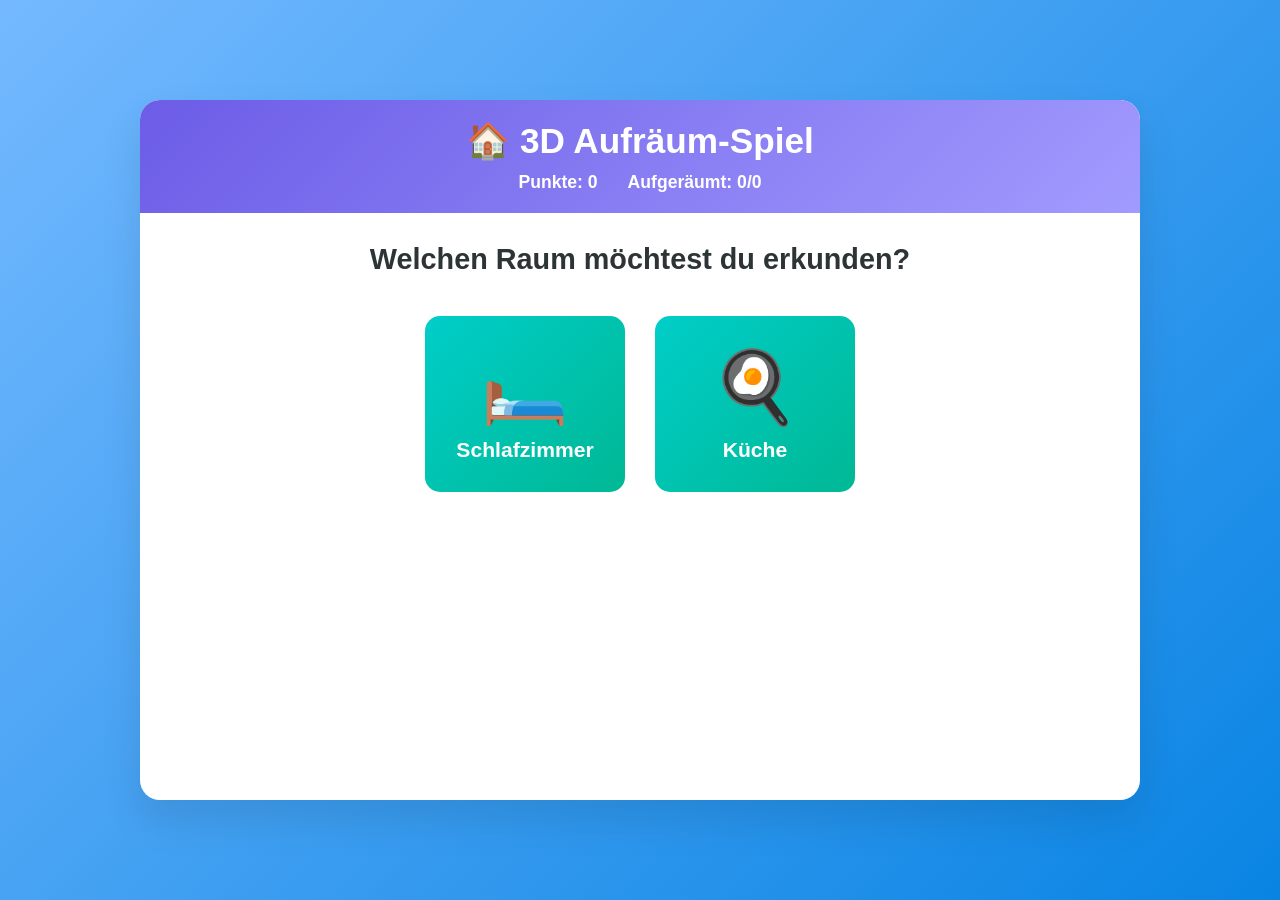
==== index.html @ d9727ff3 "Add 3D Room Cleanup Game with HTML, CSS, and JavaScript - Created index.html for the game structure " ====
<!DOCTYPE html>
<html lang="de">
<head>
    <meta charset="UTF-8">
    <meta name="viewport" content="width=device-width, initial-scale=1.0">
    <title>3D Aufräum-Spiel</title>
    <link rel="stylesheet" href="style.css">
</head>
<body>
    <div class="game-container">
        <header>
            <h1>🏠 3D Aufräum-Spiel</h1>
            <div class="score-board">
                <span>Punkte: <span id="score">0</span></span>
                <span>Aufgeräumt: <span id="cleaned-items">0</span>/<span id="total-items">0</span></span>
            </div>
        </header>

        <main>
            <!-- Raumauswahl -->
            <div id="room-selection" class="screen active">
                <h2>Welchen Raum möchtest du erkunden?</h2>
                <div class="room-buttons">
                    <button class="room-btn" data-room="bedroom">
                        <div class="room-icon">🛏️</div>
                        <div class="room-name">Schlafzimmer</div>
                    </button>
                    <button class="room-btn" data-room="kitchen">
                        <div class="room-icon">🍳</div>
                        <div class="room-name">Küche</div>
                    </button>
                </div>
            </div>

            <!-- Spielbereich -->
            <div id="game-area" class="screen">
                <div class="game-header">
                    <button id="back-btn">← Zurück zur Raumauswahl</button>
                    <h2 id="current-room-title"></h2>
                    <button id="reset-room">Raum zurücksetzen</button>
                </div>

                <!-- 3D Raum mit Drag & Drop -->
                <div class="room-3d">
                    <!-- Wände und Möbel -->
                    <div class="room-walls">
                        <div class="wall back-wall"></div>
                        <div class="wall left-wall"></div>
                        <div class="wall right-wall"></div>
                        <div class="floor"></div>
                    </div>

                    <!-- Möbel und Ablageflächen -->
                    <div class="furniture-container">
                        <!-- Wird je nach Raum dynamisch gefüllt -->
                    </div>

                    <!-- Gegenstände zum Aufräumen -->
                    <div class="items-container">
                        <!-- Wird dynamisch mit Gegenständen gefüllt -->
                    </div>

                <!-- Drop-Zones für korrekte Plätze -->
                    <div class="drop-zones">
                        <!-- Wird dynamisch erstellt -->
                    </div>

                    <!-- Möbel-Labels -->
                    <div class="furniture-labels">
                        <!-- Wird dynamisch erstellt -->
                    </div>
                </div>

                <div class="instructions">
                    <p>🖱️ Ziehe die Gegenstände an ihre richtigen Plätze!</p>
                    <p>💡 Tipp: Schaue auf die Beschriftungen der Möbel!</p>
                </div>                <!-- Drag Feedback -->
                <div id="drag-feedback" class="drag-feedback">
                    <span id="feedback-text"></span>
                </div>
            </div>

            <!-- Erfolgsmeldung -->
            <div id="success-screen" class="screen">
                <div class="success-content">
                    <h2>🎉 Perfekt aufgeräumt!</h2>
                    <p>Du hast alles an seinen richtigen Platz gebracht!</p>
                    <div class="final-score">
                        <p>Deine Punkte: <span id="final-score">0</span></p>
                        <p>Perfekte Platzierungen: <span id="perfect-placements">0</span></p>
                    </div>
                    <div class="success-buttons">
                        <button id="play-again">Nochmal spielen</button>
                        <button id="choose-other-room">Anderen Raum wählen</button>
                    </div>
                </div>
            </div>
        </main>
    </div>

            <!-- Erfolgsmeldung -->
            <div id="success-screen" class="screen">
                <div class="success-content">
                    <h2>🎉 Perfekt aufgeräumt!</h2>
                    <p>Du hast alles an seinen richtigen Platz gebracht!</p>
                    <div class="final-score">
                        <p>Deine Punkte: <span id="final-score">0</span></p>
                        <p>Perfekte Platzierungen: <span id="perfect-placements">0</span></p>
                    </div>
                    <div class="success-buttons">
                        <button id="play-again">Nochmal spielen</button>
                        <button id="choose-other-room">Anderen Raum wählen</button>
                    </div>
                </div>
            </div>
        </main>
    </div>

    <script src="fixed-script.js"></script>
</body>
</html>
---- style.css ----
* {
    margin: 0;
    padding: 0;
    box-sizing: border-box;
}

body {
    font-family: 'Segoe UI', Tahoma, Geneva, Verdana, sans-serif;
    background: linear-gradient(135deg, #74b9ff, #0984e3);
    min-height: 100vh;
    display: flex;
    align-items: center;
    justify-content: center;
    overflow-x: hidden;
}

.game-container {
    width: 100%;
    max-width: 1000px;
    background: white;
    border-radius: 20px;
    box-shadow: 0 20px 40px rgba(0,0,0,0.1);
    overflow: hidden;
    min-height: 700px;
}

header {
    background: linear-gradient(135deg, #6c5ce7, #a29bfe);
    color: white;
    padding: 20px;
    text-align: center;
}

header h1 {
    font-size: 2.2em;
    margin-bottom: 10px;
}

.score-board {
    display: flex;
    justify-content: center;
    gap: 30px;
    font-size: 1.1em;
    font-weight: bold;
}

.screen {
    display: none;
    padding: 30px;
}

.screen.active {
    display: block;
}

/* Raumauswahl */
#room-selection h2 {
    text-align: center;
    color: #2d3436;
    margin-bottom: 40px;
    font-size: 1.8em;
}

.room-buttons {
    display: flex;
    gap: 30px;
    justify-content: center;
    flex-wrap: wrap;
}

.room-btn {
    background: linear-gradient(135deg, #00cec9, #00b894);
    border: none;
    border-radius: 15px;
    padding: 30px;
    cursor: pointer;
    transition: transform 0.3s, box-shadow 0.3s;
    color: white;
    font-size: 1.1em;
    min-width: 200px;
}

.room-btn:hover {
    transform: translateY(-5px);
    box-shadow: 0 15px 30px rgba(0,0,0,0.2);
}

.room-icon {
    font-size: 4em;
    margin-bottom: 10px;
}

.room-name {
    font-weight: bold;
    font-size: 1.2em;
}

/* Spielbereich */
.game-header {
    display: flex;
    justify-content: space-between;
    align-items: center;
    margin-bottom: 30px;
    flex-wrap: wrap;
    gap: 15px;
}

#back-btn, #reset-room {
    background: #636e72;
    color: white;
    border: none;
    border-radius: 8px;
    padding: 10px 20px;
    cursor: pointer;
    transition: background 0.3s;
}

#back-btn:hover, #reset-room:hover {
    background: #2d3436;
}

#current-room-title {
    color: #2d3436;
    font-size: 1.5em;
}

/* 3D Raum Container */
.room-3d {
    position: relative;
    width: 100%;
    height: 500px;
    perspective: 1200px;
    background: linear-gradient(180deg, #87CEEB 0%, #98D8E8 30%, #D2B48C 30%, #DEB887 100%);
    overflow: hidden;
    border-radius: 15px;
    margin: 20px 0;
}

/* Raum-Wände */
.room-walls {
    position: absolute;
    width: 100%;
    height: 100%;
    transform-style: preserve-3d;
}

.wall {
    position: absolute;
    border: 2px solid #8B4513;
}

.back-wall {
    width: 80%;
    height: 60%;
    background: linear-gradient(45deg, #F5DEB3, #DEB887);
    left: 10%;
    top: 10%;
    transform: translateZ(-200px);
    box-shadow: inset 0 0 50px rgba(0,0,0,0.1);
}

.left-wall {
    width: 200px;
    height: 60%;
    background: linear-gradient(45deg, #E6D3A3, #D4C196);
    left: 10%;
    top: 10%;
    transform-origin: right center;
    transform: rotateY(-80deg);
}

.right-wall {
    width: 200px;
    height: 60%;
    background: linear-gradient(45deg, #E6D3A3, #D4C196);
    right: 10%;
    top: 10%;
    transform-origin: left center;
    transform: rotateY(80deg);
}

.floor {
    width: 80%;
    height: 200px;
    background: repeating-linear-gradient(
        90deg,
        #8B4513 0px,
        #8B4513 2px,
        #A0522D 2px,
        #A0522D 20px
    );
    left: 10%;
    bottom: 0;
    transform-origin: top center;
    transform: rotateX(80deg);
    opacity: 0.8;
}

/* Möbel und Einrichtung */
.furniture-container {
    position: absolute;
    width: 100%;
    height: 100%;
    pointer-events: none;
}

.furniture {
    position: absolute;
    background: #8B4513;
    border-radius: 5px;
    box-shadow: 2px 2px 10px rgba(0,0,0,0.3);
}

/* Gegenstände */
.items-container {
    position: absolute;
    width: 100%;
    height: 100%;
    z-index: 10;
}

.draggable-item {
    position: absolute;
    cursor: grab;
    padding: 8px 12px;
    border-radius: 12px;
    background: rgba(255,255,255,0.95);
    border: 3px solid #3498db;
    user-select: none;
    transition: transform 0.2s, box-shadow 0.2s;
    z-index: 100;
    display: flex;
    flex-direction: column;
    align-items: center;
    text-align: center;
    box-shadow: 0 4px 12px rgba(0,0,0,0.2);
    min-width: 80px;
}

.draggable-item .item-emoji {
    font-size: 2.5em;
    line-height: 1;
    margin-bottom: 2px;
}

.draggable-item .item-label {
    font-size: 0.8em;
    font-weight: bold;
    color: #2c3e50;
    background: rgba(52, 152, 219, 0.1);
    padding: 2px 6px;
    border-radius: 8px;
    white-space: nowrap;
}

.draggable-item:hover {
    transform: scale(1.1);
    box-shadow: 0 5px 15px rgba(0,0,0,0.3);
}

.draggable-item.dragging {
    cursor: grabbing;
    transform: scale(1.2) rotate(5deg);
    z-index: 1000;
    box-shadow: 0 10px 25px rgba(0,0,0,0.4);
}

.draggable-item.placed {
    opacity: 0.7;
    cursor: default;
    border-color: #00b894;
    background: rgba(0,184,148,0.2);
}

/* Drop Zones */
.drop-zones {
    position: absolute;
    width: 100%;
    height: 100%;
    z-index: 5;
}

.drop-zone {
    position: absolute;
    border: 3px dashed rgba(52, 152, 219, 0.4);
    border-radius: 12px;
    transition: all 0.3s;
    background: rgba(116, 185, 255, 0.15);
}

/* Möbel-Labels */
.furniture-labels {
    position: absolute;
    width: 100%;
    height: 100%;
    z-index: 15;
    pointer-events: none;
}

.furniture-label {
    position: absolute;
    background: rgba(44, 62, 80, 0.9);
    color: white;
    padding: 6px 12px;
    border-radius: 8px;
    font-size: 0.9em;
    font-weight: bold;
    text-align: center;
    box-shadow: 0 2px 8px rgba(0,0,0,0.3);
    border: 2px solid #ecf0f1;
}

.furniture-label.wardrobe-label {
    background: rgba(139, 69, 19, 0.9);
}

.furniture-label.desk-label {
    background: rgba(210, 105, 30, 0.9);
}

.furniture-label.bed-label {
    background: rgba(65, 105, 225, 0.9);
}

.furniture-label.cabinet-label {
    background: rgba(105, 105, 105, 0.9);
}

.furniture-label.stove-label {
    background: rgba(47, 79, 79, 0.9);
}

.furniture-label.sink-label {
    background: rgba(192, 192, 192, 0.9);
    color: #2c3e50;
}

.drop-zone.highlight {
    border-color: #00b894;
    background: rgba(0,184,148,0.2);
    transform: scale(1.05);
}

.drop-zone.correct-drop {
    border-color: #00b894;
    background: rgba(0,184,148,0.3);
    animation: successPulse 0.6s ease-out;
}

.drop-zone.wrong-drop {
    border-color: #d63031;
    background: rgba(214,48,49,0.2);
    animation: errorShake 0.6s ease-out;
}

@keyframes successPulse {
    0%, 100% { transform: scale(1); }
    50% { transform: scale(1.1); }
}

@keyframes errorShake {
    0%, 100% { transform: translateX(0); }
    25% { transform: translateX(-5px); }
    75% { transform: translateX(5px); }
}

.instructions {
    text-align: center;
    margin-top: 20px;
    color: #636e72;
    font-size: 1.1em;
}

/* Drag Feedback */
.drag-feedback {
    position: absolute;
    top: 10px;
    left: 50%;
    transform: translateX(-50%);
    background: rgba(0,0,0,0.8);
    color: white;
    padding: 10px 20px;
    border-radius: 20px;
    font-size: 1.1em;
    opacity: 0;
    transition: opacity 0.3s;
    z-index: 1001;
    pointer-events: none;
}

.drag-feedback.show {
    opacity: 1;
}

.drag-feedback.success {
    background: rgba(0,184,148,0.9);
}

.drag-feedback.error {
    background: rgba(214,48,49,0.9);
}

/* Spezielle Möbel-Styles für verschiedene Räume */
.bedroom-furniture .wardrobe {
    width: 120px;
    height: 180px;
    right: 15%;
    bottom: 20%;
    background: linear-gradient(45deg, #8B4513, #A0522D);
}

.bedroom-furniture .bed {
    width: 200px;
    height: 100px;
    left: 15%;
    bottom: 25%;
    background: linear-gradient(45deg, #4169E1, #6495ED);
}

.bedroom-furniture .desk {
    width: 150px;
    height: 80px;
    left: 45%;
    bottom: 15%;
    background: linear-gradient(45deg, #D2691E, #CD853F);
}

.kitchen-furniture .cabinet {
    width: 100px;
    height: 120px;
    right: 20%;
    bottom: 30%;
    background: linear-gradient(45deg, #696969, #778899);
}

.kitchen-furniture .stove {
    width: 80px;
    height: 60px;
    left: 20%;
    bottom: 35%;
    background: linear-gradient(45deg, #2F4F4F, #708090);
}

.kitchen-furniture .sink {
    width: 100px;
    height: 80px;
    left: 35%;
    bottom: 30%;
    background: linear-gradient(45deg, #C0C0C0, #D3D3D3);
}

/* Erfolgsmeldung */
.success-content {
    text-align: center;
}

.success-content h2 {
    color: #00b894;
    font-size: 2.5em;
    margin-bottom: 20px;
}

.success-content p {
    font-size: 1.3em;
    color: #2d3436;
    margin-bottom: 20px;
}

.final-score {
    background: linear-gradient(135deg, #fdcb6e, #e17055);
    color: white;
    padding: 20px;
    border-radius: 15px;
    margin: 20px 0;
    font-size: 1.4em;
    font-weight: bold;
}

.success-buttons {
    display: flex;
    gap: 20px;
    justify-content: center;
    flex-wrap: wrap;
    margin-top: 30px;
}

.success-buttons button {
    background: linear-gradient(135deg, #6c5ce7, #a29bfe);
    color: white;
    border: none;
    border-radius: 10px;
    padding: 15px 25px;
    cursor: pointer;
    font-size: 1.1em;
    transition: transform 0.3s;
}

.success-buttons button:hover {
    transform: translateY(-2px);
}

/* Responsive Design */
@media (max-width: 600px) {
    .game-container {
        margin: 10px;
        border-radius: 15px;
    }

    .room-buttons {
        flex-direction: column;
        align-items: center;
    }

    .room-btn {
        min-width: 250px;
    }

    .game-header {
        flex-direction: column;
        text-align: center;
    }

    #room-display {
        grid-template-columns: repeat(auto-fill, minmax(60px, 1fr));
        gap: 15px;
    }

    .item {
        font-size: 2.5em;
    }

    .success-buttons {
        flex-direction: column;
        align-items: center;
    }
}
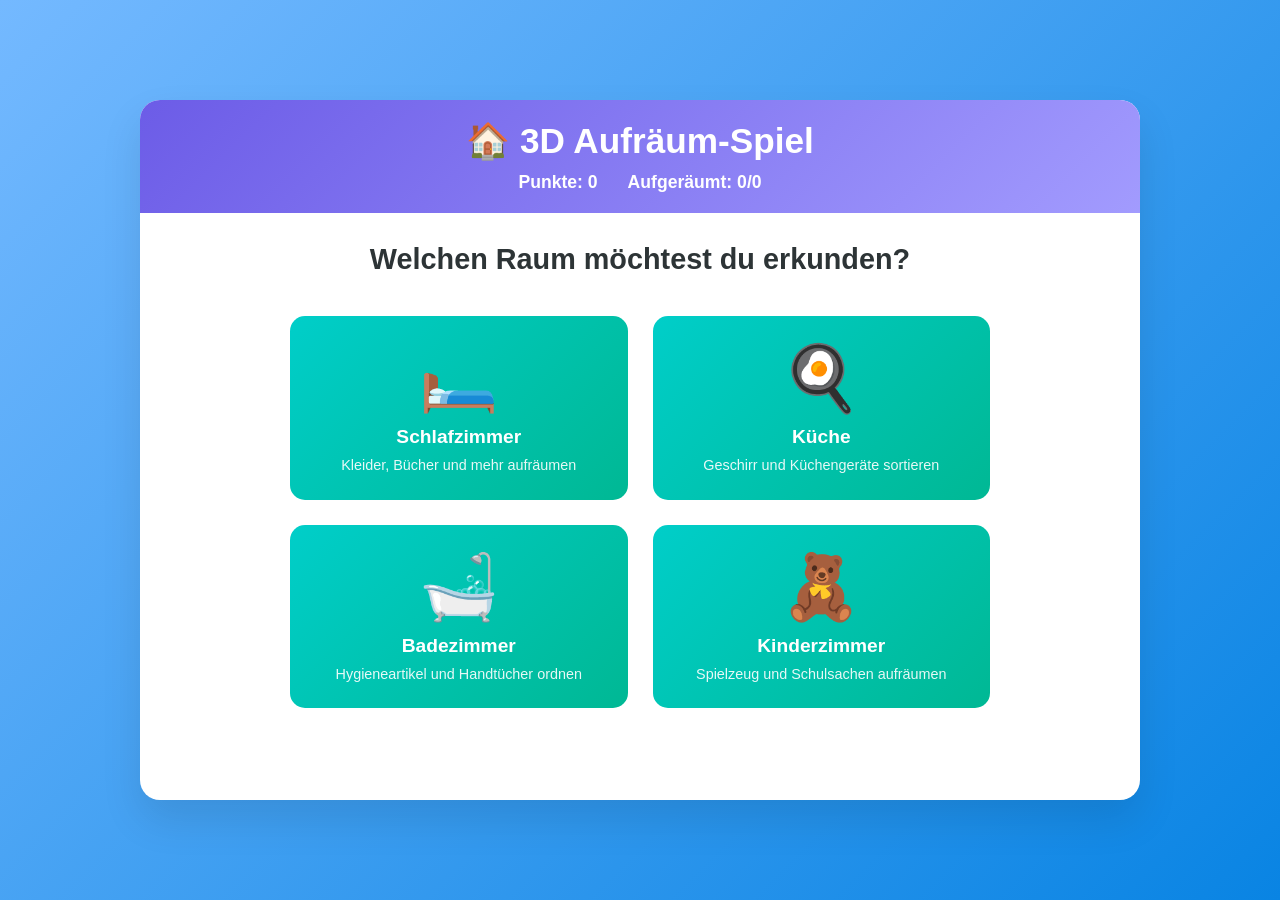
==== commit 6d2c37a0: "Add bathroom and kids room to game with updated room selection UI" ====
--- a/index.html
+++ b/index.html
@@ -20,16 +20,31 @@
             <!-- Raumauswahl -->
             <div id="room-selection" class="screen active">
                 <h2>Welchen Raum möchtest du erkunden?</h2>
-                <div class="room-buttons">
-                    <button class="room-btn" data-room="bedroom">
-                        <div class="room-icon">🛏️</div>
-                        <div class="room-name">Schlafzimmer</div>
-                    </button>
-                    <button class="room-btn" data-room="kitchen">
-                        <div class="room-icon">🍳</div>
-                        <div class="room-name">Küche</div>
-                    </button>
-                </div>
+                        <div class="room-selection-grid">
+            <button class="room-btn" data-room="bedroom">
+                <div class="room-icon">🛏️</div>
+                <div class="room-name">Schlafzimmer</div>
+                <div class="room-description">Kleider, Bücher und mehr aufräumen</div>
+            </button>
+
+            <button class="room-btn" data-room="kitchen">
+                <div class="room-icon">🍳</div>
+                <div class="room-name">Küche</div>
+                <div class="room-description">Geschirr und Küchengeräte sortieren</div>
+            </button>
+
+            <button class="room-btn" data-room="bathroom">
+                <div class="room-icon">🛁</div>
+                <div class="room-name">Badezimmer</div>
+                <div class="room-description">Hygieneartikel und Handtücher ordnen</div>
+            </button>
+
+            <button class="room-btn" data-room="kids_room">
+                <div class="room-icon">🧸</div>
+                <div class="room-name">Kinderzimmer</div>
+                <div class="room-description">Spielzeug und Schulsachen aufräumen</div>
+            </button>
+        </div>
             </div>
 
             <!-- Spielbereich -->
--- a/style.css
+++ b/style.css
@@ -68,16 +68,39 @@
     flex-wrap: wrap;
 }
 
+.room-selection-grid {
+    display: grid;
+    grid-template-columns: 1fr 1fr;
+    gap: 25px;
+    max-width: 700px;
+    margin: 0 auto;
+}
+
+@media (max-width: 768px) {
+    .room-selection-grid {
+        grid-template-columns: 1fr;
+        max-width: 400px;
+    }
+}
+
 .room-btn {
     background: linear-gradient(135deg, #00cec9, #00b894);
     border: none;
     border-radius: 15px;
-    padding: 30px;
+    padding: 25px;
     cursor: pointer;
     transition: transform 0.3s, box-shadow 0.3s;
     color: white;
-    font-size: 1.1em;
-    min-width: 200px;
+    font-size: 1em;
+    min-width: 280px;
+    text-align: center;
+}
+
+.room-description {
+    font-size: 0.9em;
+    opacity: 0.9;
+    margin-top: 8px;
+    line-height: 1.3;
 }
 
 .room-btn:hover {
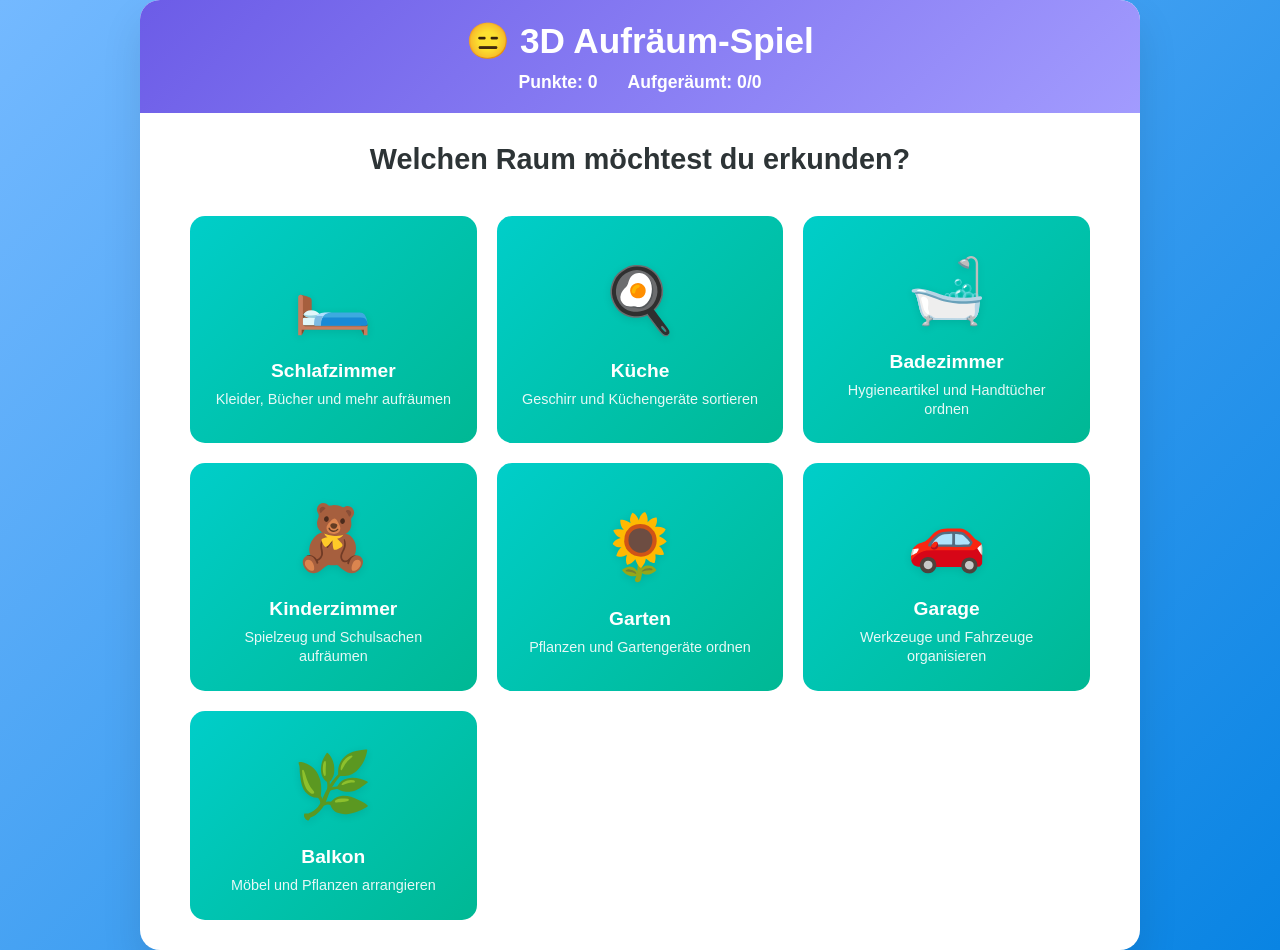
==== commit 2c487985: "Enhance Aufräum-Spiel with new rooms and improved item representation - Added new rooms: Garden, Gar" ====
--- a/index.html
+++ b/index.html
@@ -3,13 +3,20 @@
 <head>
     <meta charset="UTF-8">
     <meta name="viewport" content="width=device-width, initial-scale=1.0">
-    <title>3D Aufräum-Spiel</title>
+    <title>Aufräum-Spiel</title>
     <link rel="stylesheet" href="style.css">
+    <!-- Web Font für bessere Symbol-Unterstützung -->
+    <link href="https://fonts.googleapis.com/css2?family=Noto+Color+Emoji&family=Segoe+UI+Symbol&display=swap" rel="stylesheet">
+    <style>
+        .emoji-font {
+            font-family: 'Noto Color Emoji', 'Segoe UI Symbol', 'Apple Color Emoji', 'Segoe UI Emoji', sans-serif;
+        }
+    </style>
 </head>
 <body>
     <div class="game-container">
         <header>
-            <h1>🏠 3D Aufräum-Spiel</h1>
+            <h1>😑 3D Aufräum-Spiel</h1>
             <div class="score-board">
                 <span>Punkte: <span id="score">0</span></span>
                 <span>Aufgeräumt: <span id="cleaned-items">0</span>/<span id="total-items">0</span></span>
@@ -44,6 +51,24 @@
                 <div class="room-name">Kinderzimmer</div>
                 <div class="room-description">Spielzeug und Schulsachen aufräumen</div>
             </button>
+
+            <button class="room-btn" data-room="garden">
+                <div class="room-icon">🌻</div>
+                <div class="room-name">Garten</div>
+                <div class="room-description">Pflanzen und Gartengeräte ordnen</div>
+            </button>
+
+            <button class="room-btn" data-room="garage">
+                <div class="room-icon">🚗</div>
+                <div class="room-name">Garage</div>
+                <div class="room-description">Werkzeuge und Fahrzeuge organisieren</div>
+            </button>
+
+            <button class="room-btn" data-room="balcony">
+                <div class="room-icon">🌿</div>
+                <div class="room-name">Balkon</div>
+                <div class="room-description">Möbel und Pflanzen arrangieren</div>
+            </button>
         </div>
             </div>
 
@@ -57,6 +82,11 @@
 
                 <!-- 3D Raum mit Drag & Drop -->
                 <div class="room-3d">
+                    <!-- Dekorative Elemente -->
+                    <div class="window">
+                        <div class="window-vase"></div>
+                    </div>
+
                     <!-- Wände und Möbel -->
                     <div class="room-walls">
                         <div class="wall back-wall"></div>
--- a/style.css
+++ b/style.css
@@ -70,10 +70,17 @@
 
 .room-selection-grid {
     display: grid;
-    grid-template-columns: 1fr 1fr;
-    gap: 25px;
-    max-width: 700px;
+    grid-template-columns: repeat(3, 1fr);
+    gap: 20px;
+    max-width: 900px;
     margin: 0 auto;
+}
+
+@media (max-width: 1024px) {
+    .room-selection-grid {
+        grid-template-columns: repeat(2, 1fr);
+        max-width: 600px;
+    }
 }
 
 @media (max-width: 768px) {
@@ -111,7 +118,15 @@
 .room-icon {
     font-size: 4em;
     margin-bottom: 10px;
-}
+    height: 100px;
+    display: flex;
+    align-items: center;
+    justify-content: center;
+    font-family: 'Segoe UI Emoji', 'Noto Color Emoji', 'Apple Color Emoji', 'Segoe UI Symbol', sans-serif;
+    text-shadow: 0 2px 8px rgba(0,0,0,0.1);
+}
+
+/* Echte Emojis brauchen keine CSS-Icons mehr! */
 
 .room-name {
     font-weight: bold;
@@ -157,6 +172,262 @@
     overflow: hidden;
     border-radius: 15px;
     margin: 20px 0;
+}
+
+/* Thematische Hintergründe für verschiedene Räume */
+
+/* Schlafzimmer - warme, gemütliche Farben */
+.room-3d.bedroom {
+    background: linear-gradient(180deg, #F5F5DC 0%, #FFF8DC 40%, #8B7355 40%, #A0826D 100%);
+}
+
+/* Küche - saubere, helle Farben */
+.room-3d.kitchen {
+    background: linear-gradient(180deg, #F0F8FF 0%, #E6F3FF 35%, #FFFACD 35%, #FFF8DC 100%);
+}
+
+/* Badezimmer - frische, blaue Farben */
+.room-3d.bathroom {
+    background: linear-gradient(180deg, #E0F6FF 0%, #B0E0E6 40%, #F0F8FF 40%, #E6F3FF 100%);
+}
+
+/* Kinderzimmer - bunte, fröhliche Farben */
+.room-3d.kids_room {
+    background: linear-gradient(180deg, #FFE4E1 0%, #FFB6C1 35%, #FFEFD5 35%, #FFEBCD 100%);
+}
+
+/* Garten - natürliche, grüne Farben */
+.room-3d.garden {
+    background: linear-gradient(180deg, #87CEEB 0%, #98D8E8 25%, #90EE90 25%, #228B22 100%);
+}
+
+/* Garage - industrielle, graue Farben */
+.room-3d.garage {
+    background: linear-gradient(180deg, #696969 0%, #778899 35%, #C0C0C0 35%, #A9A9A9 100%);
+}
+
+/* Balkon - luftige, helle Farben */
+.room-3d.balcony {
+    background: linear-gradient(180deg, #87CEEB 0%, #B0E0E6 30%, #F5F5DC 30%, #FFFACD 100%);
+}
+
+/* Dekorative Hintergrund-Elemente für jedes Zimmer */
+
+/* Fenster für Innenräume */
+.room-decoration {
+    position: absolute;
+    pointer-events: none;
+    z-index: 1;
+}
+
+/* Fenster - nur für Innenräume */
+.window {
+    position: absolute;
+    width: 80px;
+    height: 100px;
+    background: linear-gradient(135deg, #E6F3FF 0%, #B0E0E6 100%);
+    border: 4px solid #8B4513;
+    border-radius: 8px;
+    top: 50px;
+    right: 30px;
+    display: none; /* Standardmäßig versteckt */
+}
+
+/* Fenster nur in Innenräumen anzeigen */
+.room-3d.bedroom .window,
+.room-3d.kitchen .window,
+.room-3d.bathroom .window,
+.room-3d.kids_room .window {
+    display: block;
+}
+
+/* Fensterkreuz */
+.window::before {
+    content: '';
+    position: absolute;
+    width: 2px;
+    height: 100%;
+    background: #8B4513;
+    left: 50%;
+    transform: translateX(-50%);
+    z-index: 5;
+}
+
+.window::after {
+    content: '';
+    position: absolute;
+    height: 2px;
+    width: 100%;
+    background: #8B4513;
+    top: 50%;
+    transform: translateY(-50%);
+    z-index: 5;
+}
+
+/* Blumenvase - separates Element */
+.window-vase {
+    position: absolute;
+    bottom: -20px;
+    left: 50%;
+    transform: translateX(-50%);
+    width: 15px;
+    height: 20px;
+    background: #8B4513;
+    border-radius: 0 0 8px 8px;
+    z-index: 10;
+}
+
+.window-vase::after {
+    content: '🌸';
+    position: absolute;
+    top: -5px;
+    left: 50%;
+    transform: translateX(-50%);
+    font-size: 0.8em;
+    z-index: 11;
+}
+
+/* Schlafzimmer Dekoration */
+.bedroom .window {
+    background: linear-gradient(135deg, #FFE4E1 0%, #F5DEB3 100%);
+}
+
+.bedroom::before {
+    content: '';
+    position: absolute;
+    width: 60px;
+    height: 40px;
+    background: #8B4513;
+    border-radius: 15px 15px 5px 5px;
+    top: 380px;
+    left: 200px;
+    z-index: 1;
+}
+
+/* Küche Dekoration */
+.kitchen .window {
+    background: linear-gradient(135deg, #F0F8FF 0%, #E0F6FF 100%);
+}
+
+.kitchen::before {
+    content: '';
+    position: absolute;
+    width: 50px;
+    height: 80px;
+    background: #C0C0C0;
+    border-radius: 8px;
+    top: 320px;
+    left: 150px;
+    z-index: 1;
+    box-shadow: inset 0 0 10px rgba(0,0,0,0.2);
+}
+
+/* Badezimmer Dekoration */
+.bathroom .window {
+    background: linear-gradient(135deg, #E0F6FF 0%, #B0E0E6 100%);
+}
+
+.bathroom::before {
+    content: '';
+    position: absolute;
+    width: 40px;
+    height: 60px;
+    background: #FFF;
+    border: 3px solid #C0C0C0;
+    border-radius: 5px;
+    top: 350px;
+    left: 120px;
+    z-index: 1;
+}
+
+/* Kinderzimmer Dekoration */
+.kids_room .window {
+    background: linear-gradient(135deg, #FFE4E1 0%, #FFB6C1 100%);
+}
+
+.kids_room::before {
+    content: '';
+    position: absolute;
+    width: 30px;
+    height: 30px;
+    background: #FF69B4;
+    border-radius: 50%;
+    top: 380px;
+    left: 180px;
+    z-index: 1;
+    box-shadow: 10px 0 0 #32CD32, 20px 0 0 #FFD700;
+}
+
+/* Garten Dekoration - Bäume und Blumen */
+.garden::before {
+    content: '';
+    position: absolute;
+    width: 40px;
+    height: 60px;
+    background: #228B22;
+    border-radius: 50% 50% 50% 50% / 60% 60% 40% 40%;
+    top: 250px;
+    left: 100px;
+    z-index: 1;
+}
+
+.garden::after {
+    content: '';
+    position: absolute;
+    width: 8px;
+    height: 40px;
+    background: #8B4513;
+    top: 310px;
+    left: 116px;
+    z-index: 1;
+}
+
+/* Garage Dekoration - Werkbank */
+.garage::before {
+    content: '';
+    position: absolute;
+    width: 80px;
+    height: 15px;
+    background: #8B4513;
+    top: 380px;
+    left: 50px;
+    z-index: 1;
+}
+
+.garage::after {
+    content: '';
+    position: absolute;
+    width: 4px;
+    height: 40px;
+    background: #8B4513;
+    top: 340px;
+    left: 70px;
+    z-index: 1;
+    box-shadow: 20px 0 0 #8B4513, 40px 0 0 #8B4513, 60px 0 0 #8B4513;
+}
+
+/* Balkon Dekoration - Geländer */
+.balcony::before {
+    content: '';
+    position: absolute;
+    width: 100%;
+    height: 4px;
+    background: #8B4513;
+    bottom: 150px;
+    left: 0;
+    z-index: 1;
+}
+
+.balcony::after {
+    content: '';
+    position: absolute;
+    width: 4px;
+    height: 60px;
+    background: #8B4513;
+    bottom: 150px;
+    left: 20px;
+    z-index: 1;
+    box-shadow: 60px 0 0 #8B4513, 120px 0 0 #8B4513, 180px 0 0 #8B4513, 240px 0 0 #8B4513;
 }
 
 /* Raum-Wände */
@@ -261,10 +532,24 @@
 }
 
 .draggable-item .item-emoji {
-    font-size: 2.5em;
+    font-size: 2.8em;
     line-height: 1;
     margin-bottom: 2px;
-}
+    width: 50px;
+    height: 50px;
+    background: transparent;
+    color: inherit;
+    border-radius: 50%;
+    display: flex;
+    align-items: center;
+    justify-content: center;
+    font-weight: normal;
+    border: none;
+    box-shadow: 0 2px 8px rgba(0,0,0,0.1);
+    font-family: 'Segoe UI Emoji', 'Noto Color Emoji', 'Apple Color Emoji', 'Segoe UI Symbol', sans-serif;
+}
+
+/* Echte Emojis brauchen keine Farbcodierung mehr! */
 
 .draggable-item .item-label {
     font-size: 0.8em;
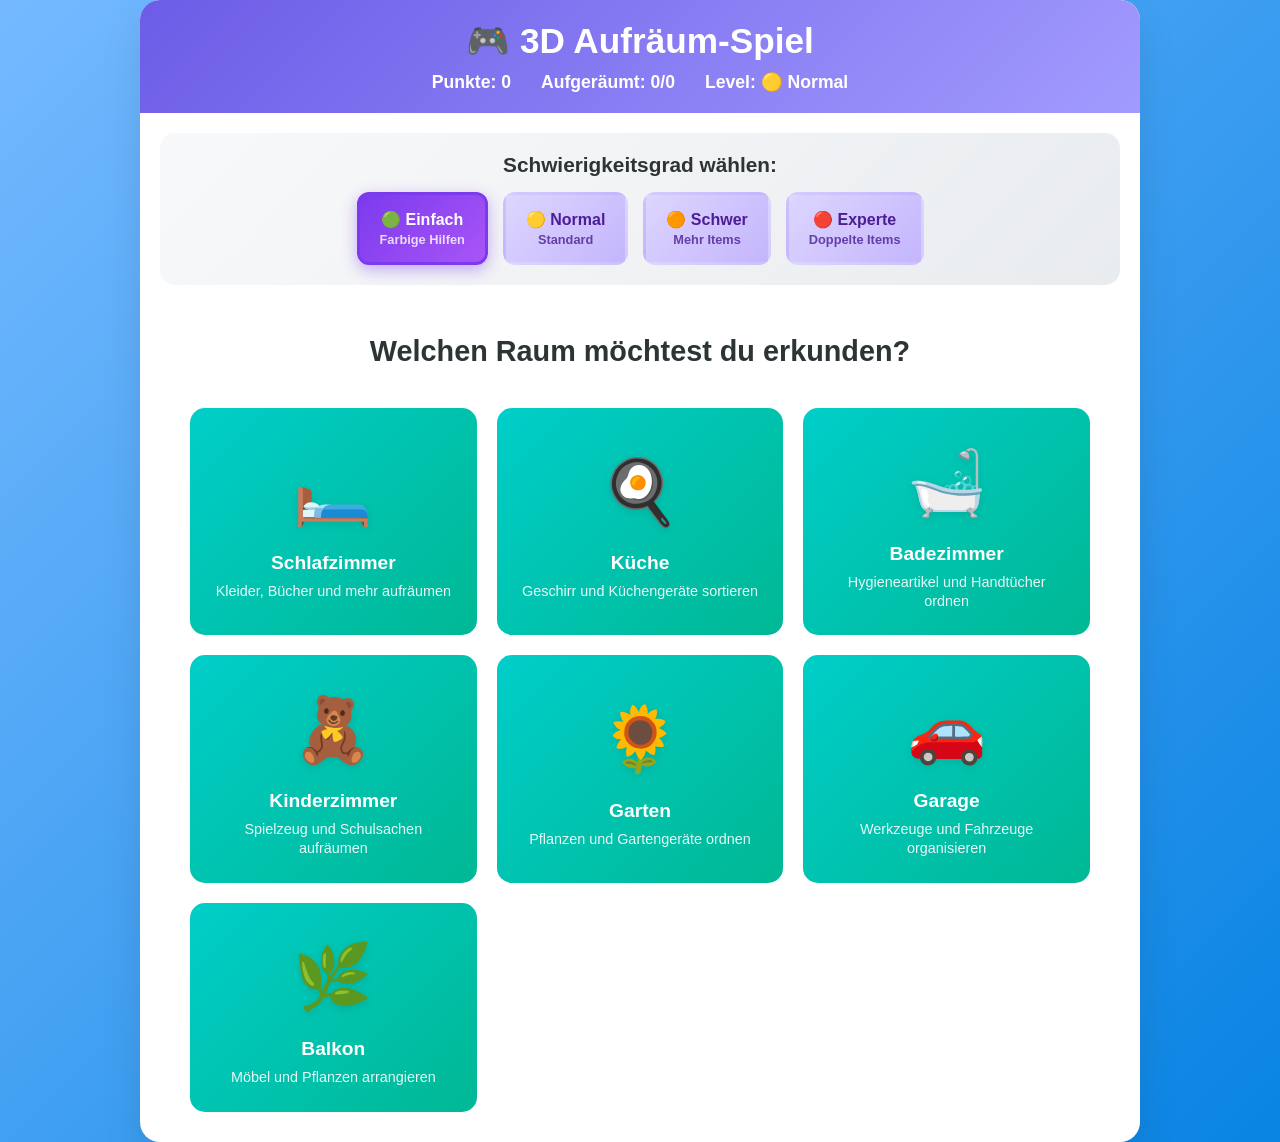
==== commit 6546167e: "Es wurde gerade ein Aufräumspiel gemacht." ====
--- a/index.html
+++ b/index.html
@@ -16,14 +16,26 @@
 <body>
     <div class="game-container">
         <header>
-            <h1>😑 3D Aufräum-Spiel</h1>
+            <h1>🎮 3D Aufräum-Spiel</h1>
             <div class="score-board">
                 <span>Punkte: <span id="score">0</span></span>
                 <span>Aufgeräumt: <span id="cleaned-items">0</span>/<span id="total-items">0</span></span>
+                <span id="current-level">Level: 🟡 Normal</span>
             </div>
         </header>
 
         <main>
+            <!-- Level-Auswahl -->
+            <div class="level-selector">
+                <h3>Schwierigkeitsgrad wählen:</h3>
+                <div class="level-buttons">
+                    <button class="level-btn active" data-level="0">🟢 Einfach<br><small>Farbige Hilfen</small></button>
+                    <button class="level-btn" data-level="1">🟡 Normal<br><small>Standard</small></button>
+                    <button class="level-btn" data-level="2">🟠 Schwer<br><small>Mehr Items</small></button>
+                    <button class="level-btn" data-level="3">🔴 Experte<br><small>Doppelte Items</small></button>
+                </div>
+            </div>
+
             <!-- Raumauswahl -->
             <div id="room-selection" class="screen active">
                 <h2>Welchen Raum möchtest du erkunden?</h2>
--- a/style.css
+++ b/style.css
@@ -47,6 +47,93 @@
 .screen {
     display: none;
     padding: 30px;
+}
+
+/* Level-Auswahl Styles */
+.level-selector {
+    background: linear-gradient(135deg, #f8f9fa, #e9ecef);
+    margin: 20px;
+    padding: 20px;
+    border-radius: 15px;
+    text-align: center;
+}
+
+.level-selector h3 {
+    margin-bottom: 15px;
+    color: #2d3436;
+    font-size: 1.3em;
+}
+
+.level-buttons {
+    display: flex;
+    gap: 15px;
+    justify-content: center;
+    flex-wrap: wrap;
+}
+
+.level-btn {
+    background: linear-gradient(135deg, #ddd6fe, #c4b5fd);
+    border: 3px solid transparent;
+    padding: 15px 20px;
+    border-radius: 12px;
+    cursor: pointer;
+    transition: all 0.3s ease;
+    font-size: 1em;
+    font-weight: bold;
+    color: #4c1d95;
+    min-width: 120px;
+}
+
+.level-btn:hover {
+    transform: translateY(-3px);
+    box-shadow: 0 8px 16px rgba(0,0,0,0.15);
+}
+
+.level-btn.active {
+    border-color: #7c3aed;
+    background: linear-gradient(135deg, #7c3aed, #a855f7);
+    color: white;
+    box-shadow: 0 5px 15px rgba(124, 58, 237, 0.4);
+}
+
+.level-btn small {
+    display: block;
+    font-size: 0.8em;
+    opacity: 0.8;
+    margin-top: 3px;
+}
+
+/* Level-spezifische Item-Styles */
+.helper-border {
+    animation: pulse-helper 2s infinite;
+}
+
+@keyframes pulse-helper {
+    0% {
+        box-shadow: 0 0 10px rgba(255, 235, 59, 0.7);
+        border-color: #ffeb3b;
+    }
+    50% {
+        box-shadow: 0 0 20px rgba(255, 235, 59, 1);
+        border-color: #fdd835;
+    }
+    100% {
+        box-shadow: 0 0 10px rgba(255, 235, 59, 0.7);
+        border-color: #ffeb3b;
+    }
+}
+
+/* Level-spezifische Raum-Styles */
+.room-3d.level-0 {
+    filter: brightness(1.1) contrast(1.1);
+}
+
+.room-3d.level-2 {
+    filter: brightness(0.95) contrast(1.05);
+}
+
+.room-3d.level-3 {
+    filter: brightness(0.9) saturate(1.1);
 }
 
 .screen.active {
